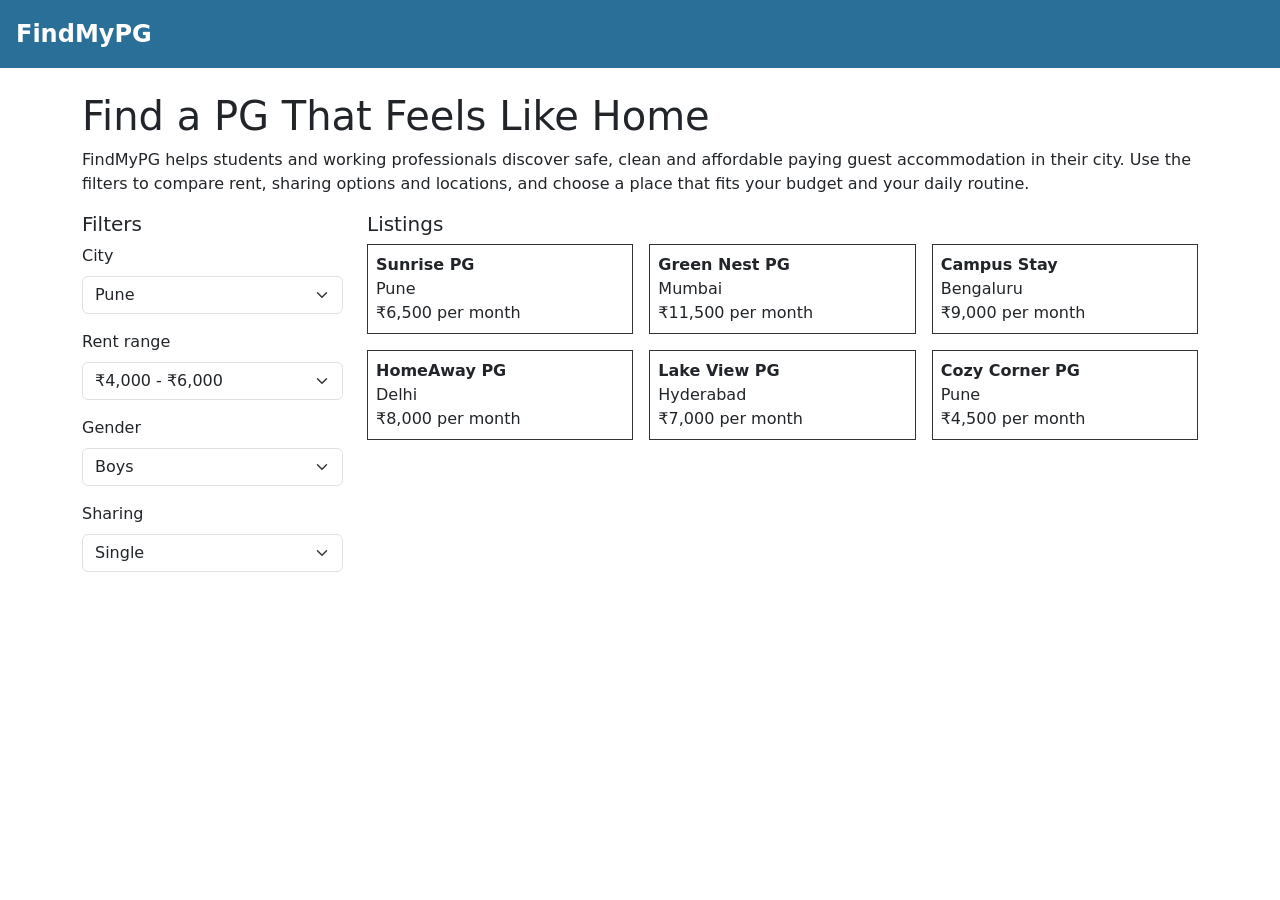
==== index.html @ 66042aa1 "add pg finder page" ====
<!DOCTYPE html>
<html lang="en">
<head>
    <meta charset="UTF-8">
    <meta name="viewport" content="width=device-width, initial-scale=1">
    <title>FindMyPG - PG Finder</title>

    <!-- Bootstrap CSS from CDN -->
    <link rel="stylesheet" href="https://cdn.jsdelivr.net/npm/bootstrap@5.3.3/dist/css/bootstrap.min.css">

    <style>
        /* Full-width band at the top */
        .band {
            background-color: #2a6f97;
            color: white;
            padding: 16px;
        }

        .band-name {
            margin: 0;
            font-size: 24px;
            font-weight: bold;
        }

        /* Listing boxes */
        .listing {
            border: 1px solid #333;
            padding: 8px;
        }
    </style>
</head>
<body>

    <!-- Task 4: full-width band holding the PG name -->
    <div class="container-fluid band">
        <p class="band-name">FindMyPG</p>
    </div>

    <!-- Task 1: container with h1 and paragraph -->
    <div class="container">

        <h1 class="mt-4">Find a PG That Feels Like Home</h1>
        <p>
            FindMyPG helps students and working professionals discover safe,
            clean and affordable paying guest accommodation in their city. Use
            the filters to compare rent, sharing options and locations, and
            choose a place that fits your budget and your daily routine.
        </p>

        <!-- Task 2: row with two columns -->
        <div class="row">

            <!-- Filter column -->
            <div class="col-md-3">
                <h2 class="h5">Filters</h2>

                <label for="city" class="form-label">City</label>
                <select id="city" class="form-select mb-3">
                    <option>Pune</option>
                    <option>Mumbai</option>
                    <option>Bengaluru</option>
                    <option>Delhi</option>
                    <option>Hyderabad</option>
                </select>

                <label for="rent" class="form-label">Rent range</label>
                <select id="rent" class="form-select mb-3">
                    <option>₹4,000 - ₹6,000</option>
                    <option>₹6,000 - ₹9,000</option>
                    <option>₹9,000 - ₹12,000</option>
                </select>

                <label for="gender" class="form-label">Gender</label>
                <select id="gender" class="form-select mb-3">
                    <option>Boys</option>
                    <option>Girls</option>
                    <option>Any</option>
                </select>

                <label for="sharing" class="form-label">Sharing</label>
                <select id="sharing" class="form-select mb-3">
                    <option>Single</option>
                    <option>Double</option>
                    <option>Triple</option>
                </select>
            </div>

            <!-- Listings column -->
            <div class="col-md-9">
                <h2 class="h5">Listings</h2>

                <!-- Task 3: nested row of six listing boxes -->
                <div class="row g-3">

                    <div class="col-12 col-sm-6 col-lg-4">
                        <div class="listing">
                            <strong>Sunrise PG</strong><br>
                            Pune<br>
                            ₹6,500 per month
                        </div>
                    </div>

                    <div class="col-12 col-sm-6 col-lg-4">
                        <div class="listing">
                            <strong>Green Nest PG</strong><br>
                            Mumbai<br>
                            ₹11,500 per month
                        </div>
                    </div>

                    <div class="col-12 col-sm-6 col-lg-4">
                        <div class="listing">
                            <strong>Campus Stay</strong><br>
                            Bengaluru<br>
                            ₹9,000 per month
                        </div>
                    </div>

                    <div class="col-12 col-sm-6 col-lg-4">
                        <div class="listing">
                            <strong>HomeAway PG</strong><br>
                            Delhi<br>
                            ₹8,000 per month
                        </div>
                    </div>

                    <div class="col-12 col-sm-6 col-lg-4">
                        <div class="listing">
                            <strong>Lake View PG</strong><br>
                            Hyderabad<br>
                            ₹7,000 per month
                        </div>
                    </div>

                    <div class="col-12 col-sm-6 col-lg-4">
                        <div class="listing">
                            <strong>Cozy Corner PG</strong><br>
                            Pune<br>
                            ₹4,500 per month
                        </div>
                    </div>

                </div>
            </div>

        </div>
    </div>

</body>
</html>
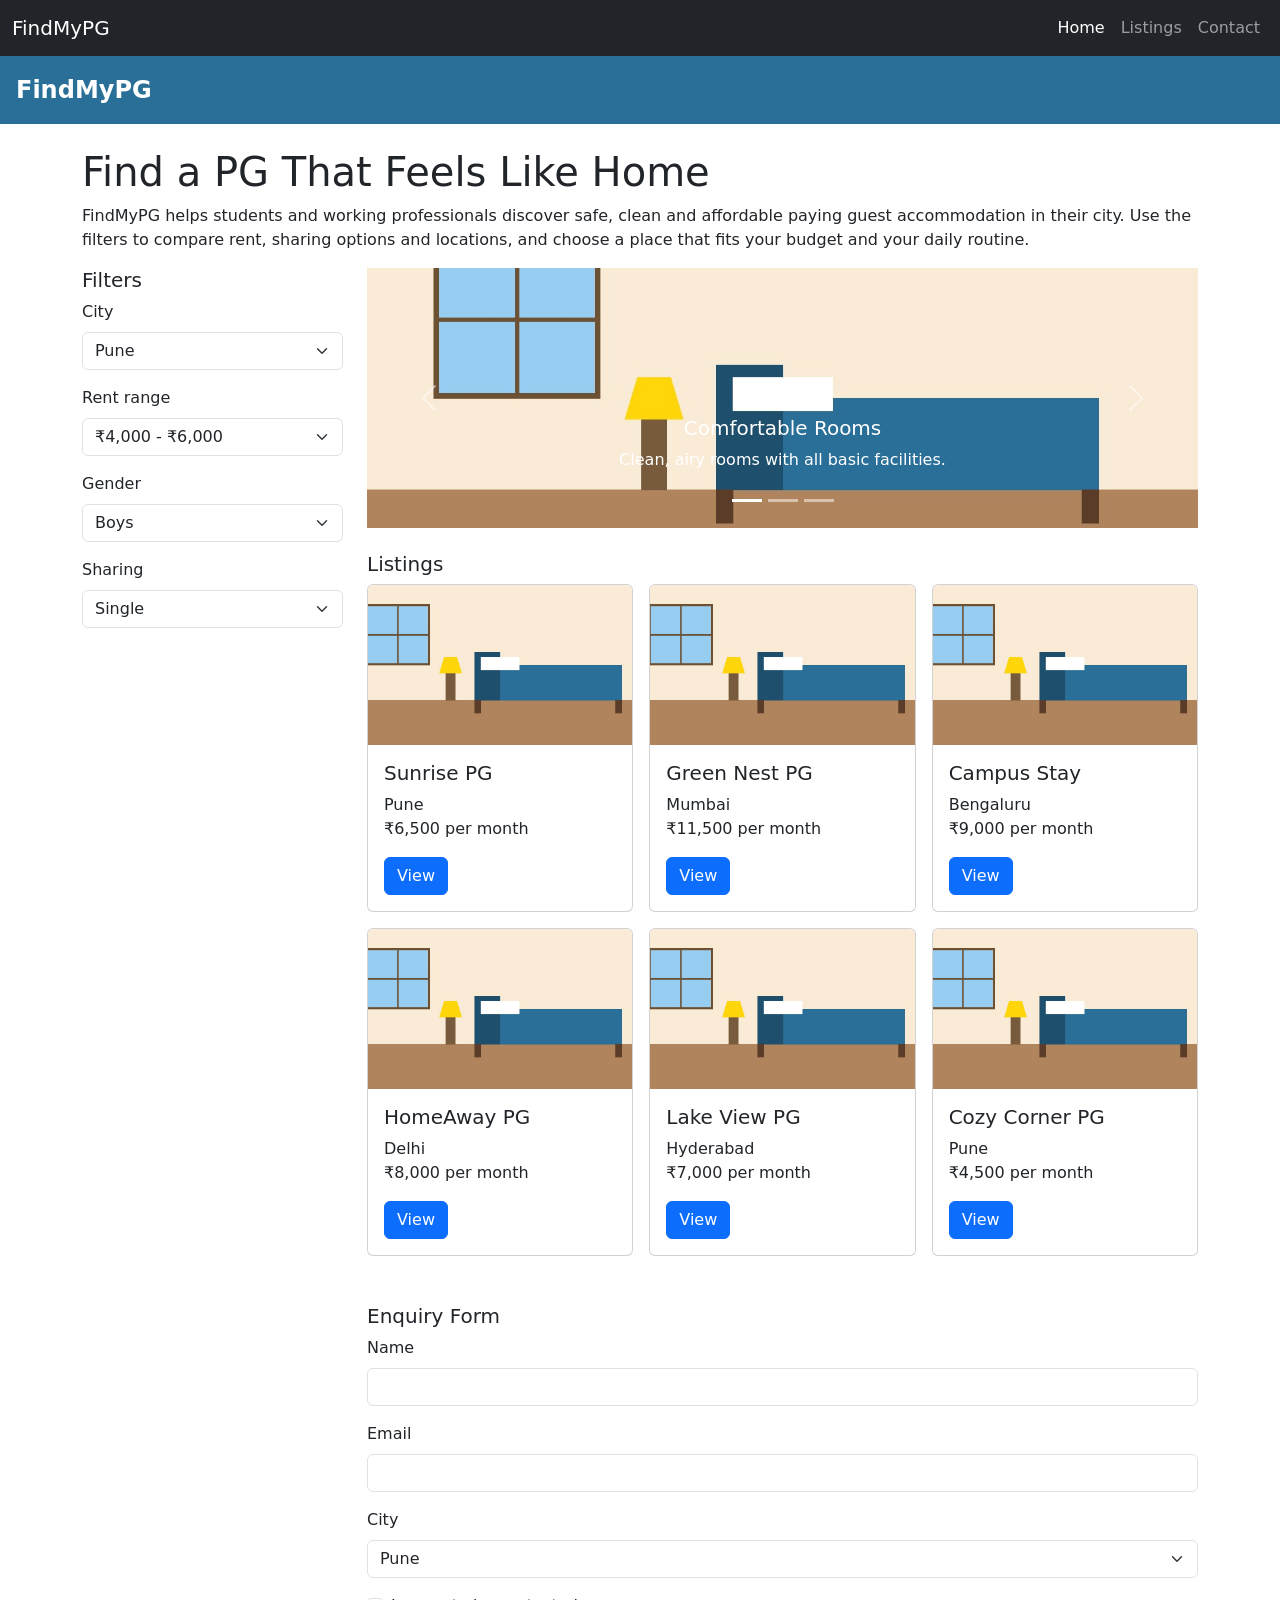
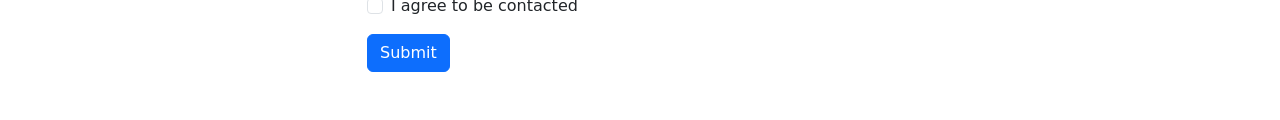
==== commit e43f8b6d: "Add navbar, cards, carousel and form" ====
--- a/index.html
+++ b/index.html
@@ -22,21 +22,55 @@
             font-weight: bold;
         }
 
-        /* Listing boxes */
-        .listing {
-            border: 1px solid #333;
-            padding: 8px;
+        /* Card photo: same height for all cards (no widths set) */
+        .card-img-top {
+            height: 160px;
+            object-fit: cover;
+        }
+
+        /* Carousel photo: same height for all slides (no widths set) */
+        .carousel-item img {
+            height: 260px;
+            object-fit: cover;
         }
     </style>
 </head>
 <body>
 
-    <!-- Task 4: full-width band holding the PG name -->
+    <!-- Task 1: Navbar (collapses below the lg breakpoint) -->
+    <nav class="navbar navbar-expand-lg navbar-dark bg-dark">
+        <div class="container-fluid">
+            <a class="navbar-brand" href="#">FindMyPG</a>
+
+            <button class="navbar-toggler" type="button"
+                    data-bs-toggle="collapse" data-bs-target="#mainNav"
+                    aria-controls="mainNav" aria-expanded="false"
+                    aria-label="Toggle navigation">
+                <span class="navbar-toggler-icon"></span>
+            </button>
+
+            <div class="collapse navbar-collapse" id="mainNav">
+                <ul class="navbar-nav ms-auto">
+                    <li class="nav-item">
+                        <a class="nav-link active" href="#">Home</a>
+                    </li>
+                    <li class="nav-item">
+                        <a class="nav-link" href="#listings">Listings</a>
+                    </li>
+                    <li class="nav-item">
+                        <a class="nav-link" href="#enquiry">Contact</a>
+                    </li>
+                </ul>
+            </div>
+        </div>
+    </nav>
+
+    <!-- Full-width band holding the PG name -->
     <div class="container-fluid band">
         <p class="band-name">FindMyPG</p>
     </div>
 
-    <!-- Task 1: container with h1 and paragraph -->
+    <!-- Container with h1 and paragraph -->
     <div class="container">
 
         <h1 class="mt-4">Find a PG That Feels Like Home</h1>
@@ -47,7 +81,6 @@
             choose a place that fits your budget and your daily routine.
         </p>
 
-        <!-- Task 2: row with two columns -->
         <div class="row">
 
             <!-- Filter column -->
@@ -86,65 +119,174 @@
             </div>
 
             <!-- Listings column -->
-            <div class="col-md-9">
+            <div class="col-md-9" id="listings">
+
+                <!-- Task 3: Carousel (3 slides, exactly one active) -->
+                <div id="pgCarousel" class="carousel slide mb-4" data-bs-ride="carousel">
+
+                    <div class="carousel-indicators">
+                        <button type="button" data-bs-target="#pgCarousel"
+                                data-bs-slide-to="0" class="active"
+                                aria-current="true" aria-label="Slide 1"></button>
+                        <button type="button" data-bs-target="#pgCarousel"
+                                data-bs-slide-to="1" aria-label="Slide 2"></button>
+                        <button type="button" data-bs-target="#pgCarousel"
+                                data-bs-slide-to="2" aria-label="Slide 3"></button>
+                    </div>
+
+                    <div class="carousel-inner">
+                        <div class="carousel-item active">
+                            <img src="slide1.jpg" class="d-block w-100" alt="Comfortable PG room">
+                            <div class="carousel-caption">
+                                <h5>Comfortable Rooms</h5>
+                                <p>Clean, airy rooms with all basic facilities.</p>
+                            </div>
+                        </div>
+
+                        <div class="carousel-item">
+                            <img src="slide2.jpg" class="d-block w-100" alt="Homely food">
+                            <div class="carousel-caption">
+                                <h5>Homely Food</h5>
+                                <p>Tasty meals served fresh every day.</p>
+                            </div>
+                        </div>
+
+                        <div class="carousel-item">
+                            <img src="slide3.jpg" class="d-block w-100" alt="PG near college">
+                            <div class="carousel-caption">
+                                <h5>Close to Colleges and Offices</h5>
+                                <p>Save time on your daily travel.</p>
+                            </div>
+                        </div>
+                    </div>
+
+                    <button class="carousel-control-prev" type="button"
+                            data-bs-target="#pgCarousel" data-bs-slide="prev">
+                        <span class="carousel-control-prev-icon" aria-hidden="true"></span>
+                        <span class="visually-hidden">Previous</span>
+                    </button>
+                    <button class="carousel-control-next" type="button"
+                            data-bs-target="#pgCarousel" data-bs-slide="next">
+                        <span class="carousel-control-next-icon" aria-hidden="true"></span>
+                        <span class="visually-hidden">Next</span>
+                    </button>
+                </div>
+
                 <h2 class="h5">Listings</h2>
 
-                <!-- Task 3: nested row of six listing boxes -->
+                <!-- Task 2: six cards in the same 1 / 2 / 3 per row grid -->
                 <div class="row g-3">
 
                     <div class="col-12 col-sm-6 col-lg-4">
-                        <div class="listing">
-                            <strong>Sunrise PG</strong><br>
-                            Pune<br>
-                            ₹6,500 per month
-                        </div>
-                    </div>
-
-                    <div class="col-12 col-sm-6 col-lg-4">
-                        <div class="listing">
-                            <strong>Green Nest PG</strong><br>
-                            Mumbai<br>
-                            ₹11,500 per month
-                        </div>
-                    </div>
-
-                    <div class="col-12 col-sm-6 col-lg-4">
-                        <div class="listing">
-                            <strong>Campus Stay</strong><br>
-                            Bengaluru<br>
-                            ₹9,000 per month
-                        </div>
-                    </div>
-
-                    <div class="col-12 col-sm-6 col-lg-4">
-                        <div class="listing">
-                            <strong>HomeAway PG</strong><br>
-                            Delhi<br>
-                            ₹8,000 per month
-                        </div>
-                    </div>
-
-                    <div class="col-12 col-sm-6 col-lg-4">
-                        <div class="listing">
-                            <strong>Lake View PG</strong><br>
-                            Hyderabad<br>
-                            ₹7,000 per month
-                        </div>
-                    </div>
-
-                    <div class="col-12 col-sm-6 col-lg-4">
-                        <div class="listing">
-                            <strong>Cozy Corner PG</strong><br>
-                            Pune<br>
-                            ₹4,500 per month
+                        <div class="card h-100">
+                            <img src="room.jpg" class="card-img-top" alt="PG room">
+                            <div class="card-body">
+                                <h5 class="card-title">Sunrise PG</h5>
+                                <p class="card-text">Pune<br>₹6,500 per month</p>
+                                <a href="#" class="btn btn-primary">View</a>
+                            </div>
+                        </div>
+                    </div>
+
+                    <div class="col-12 col-sm-6 col-lg-4">
+                        <div class="card h-100">
+                            <img src="room.jpg" class="card-img-top" alt="PG room">
+                            <div class="card-body">
+                                <h5 class="card-title">Green Nest PG</h5>
+                                <p class="card-text">Mumbai<br>₹11,500 per month</p>
+                                <a href="#" class="btn btn-primary">View</a>
+                            </div>
+                        </div>
+                    </div>
+
+                    <div class="col-12 col-sm-6 col-lg-4">
+                        <div class="card h-100">
+                            <img src="room.jpg" class="card-img-top" alt="PG room">
+                            <div class="card-body">
+                                <h5 class="card-title">Campus Stay</h5>
+                                <p class="card-text">Bengaluru<br>₹9,000 per month</p>
+                                <a href="#" class="btn btn-primary">View</a>
+                            </div>
+                        </div>
+                    </div>
+
+                    <div class="col-12 col-sm-6 col-lg-4">
+                        <div class="card h-100">
+                            <img src="room.jpg" class="card-img-top" alt="PG room">
+                            <div class="card-body">
+                                <h5 class="card-title">HomeAway PG</h5>
+                                <p class="card-text">Delhi<br>₹8,000 per month</p>
+                                <a href="#" class="btn btn-primary">View</a>
+                            </div>
+                        </div>
+                    </div>
+
+                    <div class="col-12 col-sm-6 col-lg-4">
+                        <div class="card h-100">
+                            <img src="room.jpg" class="card-img-top" alt="PG room">
+                            <div class="card-body">
+                                <h5 class="card-title">Lake View PG</h5>
+                                <p class="card-text">Hyderabad<br>₹7,000 per month</p>
+                                <a href="#" class="btn btn-primary">View</a>
+                            </div>
+                        </div>
+                    </div>
+
+                    <div class="col-12 col-sm-6 col-lg-4">
+                        <div class="card h-100">
+                            <img src="room.jpg" class="card-img-top" alt="PG room">
+                            <div class="card-body">
+                                <h5 class="card-title">Cozy Corner PG</h5>
+                                <p class="card-text">Pune<br>₹4,500 per month</p>
+                                <a href="#" class="btn btn-primary">View</a>
+                            </div>
                         </div>
                     </div>
 
                 </div>
+
+                <!-- Task 4: Enquiry form below the cards -->
+                <h2 class="h5 mt-5" id="enquiry">Enquiry Form</h2>
+
+                <form action="" method="get" class="mb-5">
+
+                    <div class="mb-3">
+                        <label for="enq-name" class="form-label">Name</label>
+                        <input type="text" class="form-control" id="enq-name" name="name">
+                    </div>
+
+                    <div class="mb-3">
+                        <label for="enq-email" class="form-label">Email</label>
+                        <input type="email" class="form-control" id="enq-email" name="email" required>
+                    </div>
+
+                    <div class="mb-3">
+                        <label for="enq-city" class="form-label">City</label>
+                        <select class="form-select" id="enq-city" name="city">
+                            <option>Pune</option>
+                            <option>Mumbai</option>
+                            <option>Bengaluru</option>
+                            <option>Delhi</option>
+                        </select>
+                    </div>
+
+                    <div class="form-check mb-3">
+                        <input class="form-check-input" type="checkbox" id="enq-agree" name="agree">
+                        <label class="form-check-label" for="enq-agree">
+                            I agree to be contacted
+                        </label>
+                    </div>
+
+                    <button type="submit" class="btn btn-primary">Submit</button>
+                </form>
+
             </div>
 
         </div>
     </div>
 
+    <!-- Bootstrap JavaScript bundle (needed for navbar toggler and carousel) -->
+    <script src="https://cdn.jsdelivr.net/npm/bootstrap@5.3.3/dist/js/bootstrap.bundle.min.js"></script>
+
 </body>
 </html>
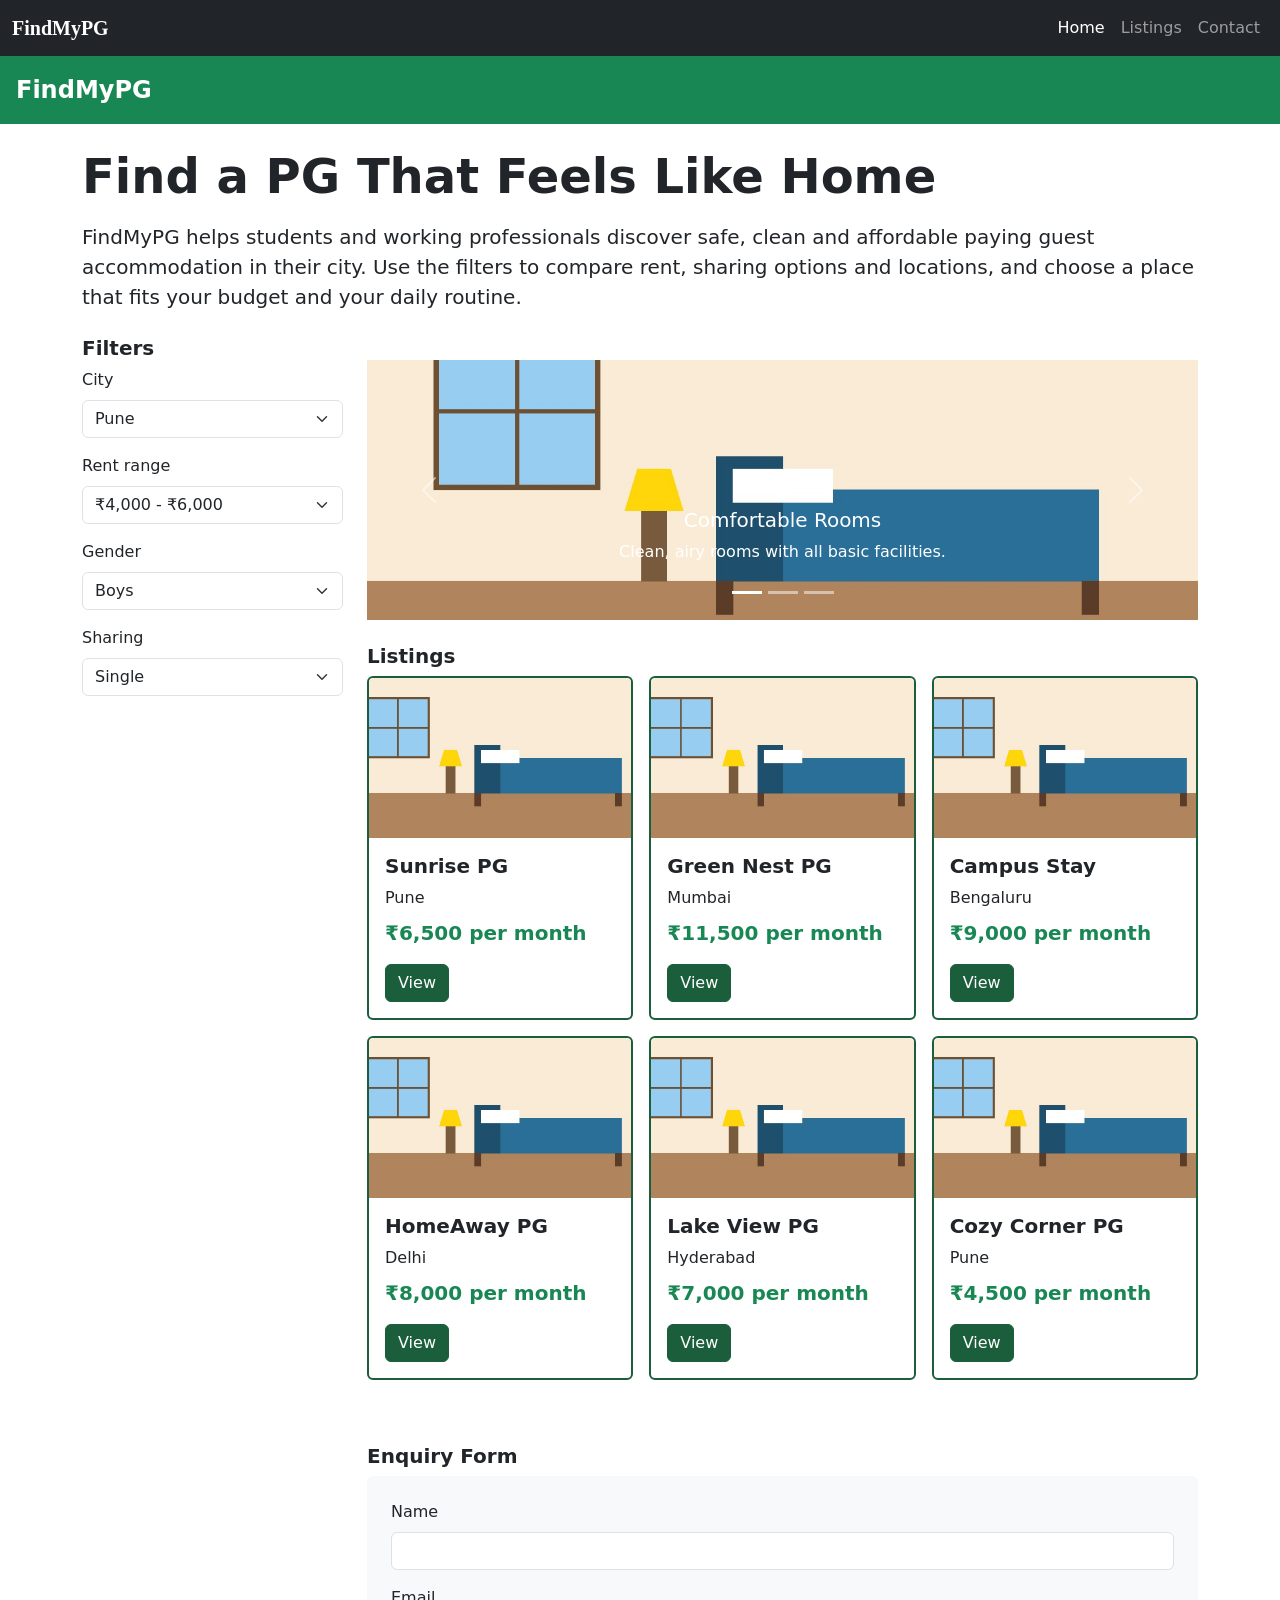
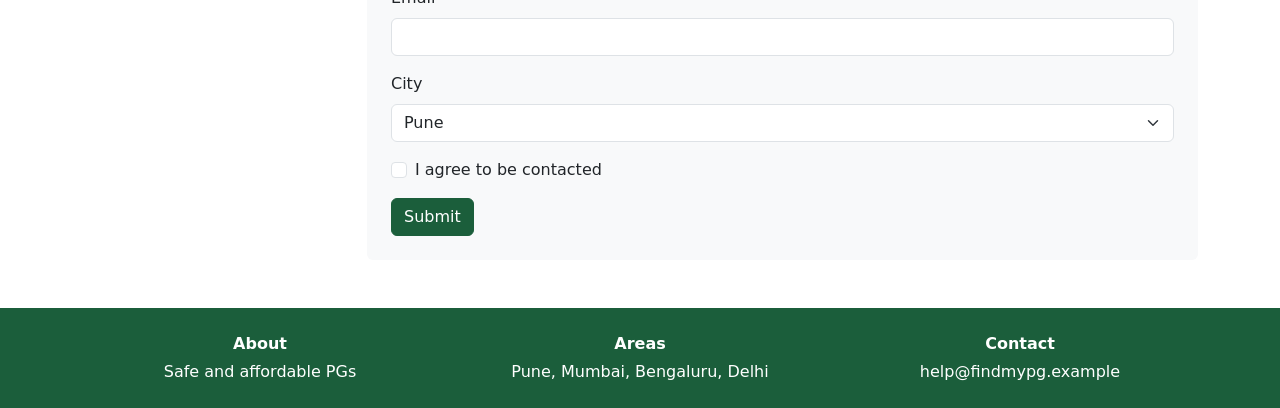
==== commit 5f3af719: "Add Bootstrap utilities and custom theme" ====
--- a/index.html
+++ b/index.html
@@ -8,39 +8,15 @@
     <!-- Bootstrap CSS from CDN -->
     <link rel="stylesheet" href="https://cdn.jsdelivr.net/npm/bootstrap@5.3.3/dist/css/bootstrap.min.css">
 
-    <style>
-        /* Full-width band at the top */
-        .band {
-            background-color: #2a6f97;
-            color: white;
-            padding: 16px;
-        }
-
-        .band-name {
-            margin: 0;
-            font-size: 24px;
-            font-weight: bold;
-        }
-
-        /* Card photo: same height for all cards (no widths set) */
-        .card-img-top {
-            height: 160px;
-            object-fit: cover;
-        }
-
-        /* Carousel photo: same height for all slides (no widths set) */
-        .carousel-item img {
-            height: 260px;
-            object-fit: cover;
-        }
-    </style>
+    <!-- Our own overrides: must come AFTER Bootstrap -->
+    <link rel="stylesheet" href="custom.css">
 </head>
 <body>
 
-    <!-- Task 1: Navbar (collapses below the lg breakpoint) -->
+    <!-- Navbar (dark background, collapses below lg) -->
     <nav class="navbar navbar-expand-lg navbar-dark bg-dark">
         <div class="container-fluid">
-            <a class="navbar-brand" href="#">FindMyPG</a>
+            <a class="navbar-brand fw-bold" href="#">FindMyPG</a>
 
             <button class="navbar-toggler" type="button"
                     data-bs-toggle="collapse" data-bs-target="#mainNav"
@@ -66,15 +42,15 @@
     </nav>
 
     <!-- Full-width band holding the PG name -->
-    <div class="container-fluid band">
-        <p class="band-name">FindMyPG</p>
+    <div class="container-fluid bg-success text-white p-3">
+        <p class="fs-4 fw-bold mb-0">FindMyPG</p>
     </div>
 
     <!-- Container with h1 and paragraph -->
     <div class="container">
 
-        <h1 class="mt-4">Find a PG That Feels Like Home</h1>
-        <p>
+        <h1 class="display-5 fw-bold text-dark mt-4 mb-3">Find a PG That Feels Like Home</h1>
+        <p class="lead mb-4">
             FindMyPG helps students and working professionals discover safe,
             clean and affordable paying guest accommodation in their city. Use
             the filters to compare rent, sharing options and locations, and
@@ -85,7 +61,7 @@
 
             <!-- Filter column -->
             <div class="col-md-3">
-                <h2 class="h5">Filters</h2>
+                <h2 class="h5 fw-bold">Filters</h2>
 
                 <label for="city" class="form-label">City</label>
                 <select id="city" class="form-select mb-3">
@@ -118,10 +94,10 @@
                 </select>
             </div>
 
-            <!-- Listings column -->
-            <div class="col-md-9" id="listings">
-
-                <!-- Task 3: Carousel (3 slides, exactly one active) -->
+            <!-- Listings column (vertical padding with py-4) -->
+            <div class="col-md-9 py-4" id="listings">
+
+                <!-- Carousel (bottom margin with mb-4) -->
                 <div id="pgCarousel" class="carousel slide mb-4" data-bs-ride="carousel">
 
                     <div class="carousel-indicators">
@@ -172,119 +148,151 @@
                     </button>
                 </div>
 
-                <h2 class="h5">Listings</h2>
-
-                <!-- Task 2: six cards in the same 1 / 2 / 3 per row grid -->
-                <div class="row g-3">
-
-                    <div class="col-12 col-sm-6 col-lg-4">
-                        <div class="card h-100">
-                            <img src="room.jpg" class="card-img-top" alt="PG room">
-                            <div class="card-body">
-                                <h5 class="card-title">Sunrise PG</h5>
-                                <p class="card-text">Pune<br>₹6,500 per month</p>
-                                <a href="#" class="btn btn-primary">View</a>
-                            </div>
-                        </div>
-                    </div>
-
-                    <div class="col-12 col-sm-6 col-lg-4">
-                        <div class="card h-100">
-                            <img src="room.jpg" class="card-img-top" alt="PG room">
-                            <div class="card-body">
-                                <h5 class="card-title">Green Nest PG</h5>
-                                <p class="card-text">Mumbai<br>₹11,500 per month</p>
-                                <a href="#" class="btn btn-primary">View</a>
-                            </div>
-                        </div>
-                    </div>
-
-                    <div class="col-12 col-sm-6 col-lg-4">
-                        <div class="card h-100">
-                            <img src="room.jpg" class="card-img-top" alt="PG room">
-                            <div class="card-body">
-                                <h5 class="card-title">Campus Stay</h5>
-                                <p class="card-text">Bengaluru<br>₹9,000 per month</p>
-                                <a href="#" class="btn btn-primary">View</a>
-                            </div>
-                        </div>
-                    </div>
-
-                    <div class="col-12 col-sm-6 col-lg-4">
-                        <div class="card h-100">
-                            <img src="room.jpg" class="card-img-top" alt="PG room">
-                            <div class="card-body">
-                                <h5 class="card-title">HomeAway PG</h5>
-                                <p class="card-text">Delhi<br>₹8,000 per month</p>
-                                <a href="#" class="btn btn-primary">View</a>
-                            </div>
-                        </div>
-                    </div>
-
-                    <div class="col-12 col-sm-6 col-lg-4">
-                        <div class="card h-100">
-                            <img src="room.jpg" class="card-img-top" alt="PG room">
-                            <div class="card-body">
-                                <h5 class="card-title">Lake View PG</h5>
-                                <p class="card-text">Hyderabad<br>₹7,000 per month</p>
-                                <a href="#" class="btn btn-primary">View</a>
-                            </div>
-                        </div>
-                    </div>
-
-                    <div class="col-12 col-sm-6 col-lg-4">
-                        <div class="card h-100">
-                            <img src="room.jpg" class="card-img-top" alt="PG room">
-                            <div class="card-body">
-                                <h5 class="card-title">Cozy Corner PG</h5>
-                                <p class="card-text">Pune<br>₹4,500 per month</p>
-                                <a href="#" class="btn btn-primary">View</a>
-                            </div>
-                        </div>
-                    </div>
-
-                </div>
-
-                <!-- Task 4: Enquiry form below the cards -->
-                <h2 class="h5 mt-5" id="enquiry">Enquiry Form</h2>
-
-                <form action="" method="get" class="mb-5">
-
-                    <div class="mb-3">
-                        <label for="enq-name" class="form-label">Name</label>
-                        <input type="text" class="form-control" id="enq-name" name="name">
-                    </div>
-
-                    <div class="mb-3">
-                        <label for="enq-email" class="form-label">Email</label>
-                        <input type="email" class="form-control" id="enq-email" name="email" required>
-                    </div>
-
-                    <div class="mb-3">
-                        <label for="enq-city" class="form-label">City</label>
-                        <select class="form-select" id="enq-city" name="city">
-                            <option>Pune</option>
-                            <option>Mumbai</option>
-                            <option>Bengaluru</option>
-                            <option>Delhi</option>
-                        </select>
-                    </div>
-
-                    <div class="form-check mb-3">
-                        <input class="form-check-input" type="checkbox" id="enq-agree" name="agree">
-                        <label class="form-check-label" for="enq-agree">
-                            I agree to be contacted
-                        </label>
-                    </div>
-
-                    <button type="submit" class="btn btn-primary">Submit</button>
-                </form>
+                <h2 class="h5 fw-bold">Listings</h2>
+
+                <!-- Six cards: 1 / 2 / 3 per row, each card has a bottom margin (mb-3) -->
+                <div class="row gx-3">
+
+                    <div class="col-12 col-sm-6 col-lg-4">
+                        <div class="card mb-3">
+                            <img src="room.jpg" class="card-img-top" alt="PG room">
+                            <div class="card-body">
+                                <h5 class="card-title fs-5 fw-bold">Sunrise PG</h5>
+                                <p class="card-text mb-2">Pune</p>
+                                <p class="text-success fw-bold fs-5">₹6,500 per month</p>
+                                <a href="#" class="btn btn-primary">View</a>
+                            </div>
+                        </div>
+                    </div>
+
+                    <div class="col-12 col-sm-6 col-lg-4">
+                        <div class="card mb-3">
+                            <img src="room.jpg" class="card-img-top" alt="PG room">
+                            <div class="card-body">
+                                <h5 class="card-title fs-5 fw-bold">Green Nest PG</h5>
+                                <p class="card-text mb-2">Mumbai</p>
+                                <p class="text-success fw-bold fs-5">₹11,500 per month</p>
+                                <a href="#" class="btn btn-primary">View</a>
+                            </div>
+                        </div>
+                    </div>
+
+                    <div class="col-12 col-sm-6 col-lg-4">
+                        <div class="card mb-3">
+                            <img src="room.jpg" class="card-img-top" alt="PG room">
+                            <div class="card-body">
+                                <h5 class="card-title fs-5 fw-bold">Campus Stay</h5>
+                                <p class="card-text mb-2">Bengaluru</p>
+                                <p class="text-success fw-bold fs-5">₹9,000 per month</p>
+                                <a href="#" class="btn btn-primary">View</a>
+                            </div>
+                        </div>
+                    </div>
+
+                    <div class="col-12 col-sm-6 col-lg-4">
+                        <div class="card mb-3">
+                            <img src="room.jpg" class="card-img-top" alt="PG room">
+                            <div class="card-body">
+                                <h5 class="card-title fs-5 fw-bold">HomeAway PG</h5>
+                                <p class="card-text mb-2">Delhi</p>
+                                <p class="text-success fw-bold fs-5">₹8,000 per month</p>
+                                <a href="#" class="btn btn-primary">View</a>
+                            </div>
+                        </div>
+                    </div>
+
+                    <div class="col-12 col-sm-6 col-lg-4">
+                        <div class="card mb-3">
+                            <img src="room.jpg" class="card-img-top" alt="PG room">
+                            <div class="card-body">
+                                <h5 class="card-title fs-5 fw-bold">Lake View PG</h5>
+                                <p class="card-text mb-2">Hyderabad</p>
+                                <p class="text-success fw-bold fs-5">₹7,000 per month</p>
+                                <a href="#" class="btn btn-primary">View</a>
+                            </div>
+                        </div>
+                    </div>
+
+                    <div class="col-12 col-sm-6 col-lg-4">
+                        <div class="card mb-3">
+                            <img src="room.jpg" class="card-img-top" alt="PG room">
+                            <div class="card-body">
+                                <h5 class="card-title fs-5 fw-bold">Cozy Corner PG</h5>
+                                <p class="card-text mb-2">Pune</p>
+                                <p class="text-success fw-bold fs-5">₹4,500 per month</p>
+                                <a href="#" class="btn btn-primary">View</a>
+                            </div>
+                        </div>
+                    </div>
+
+                </div>
+
+                <!-- Enquiry form container (padding on all sides with p-4) -->
+                <h2 class="h5 fw-bold mt-5" id="enquiry">Enquiry Form</h2>
+
+                <div class="p-4 bg-light rounded">
+                    <form action="" method="get">
+
+                        <div class="mb-3">
+                            <label for="enq-name" class="form-label">Name</label>
+                            <input type="text" class="form-control" id="enq-name" name="name">
+                        </div>
+
+                        <div class="mb-3">
+                            <label for="enq-email" class="form-label">Email</label>
+                            <input type="email" class="form-control" id="enq-email" name="email" required>
+                        </div>
+
+                        <div class="mb-3">
+                            <label for="enq-city" class="form-label">City</label>
+                            <select class="form-select" id="enq-city" name="city">
+                                <option>Pune</option>
+                                <option>Mumbai</option>
+                                <option>Bengaluru</option>
+                                <option>Delhi</option>
+                            </select>
+                        </div>
+
+                        <div class="form-check mb-3">
+                            <input class="form-check-input" type="checkbox" id="enq-agree" name="agree">
+                            <label class="form-check-label" for="enq-agree">
+                                I agree to be contacted
+                            </label>
+                        </div>
+
+                        <button type="submit" class="btn btn-primary">Submit</button>
+                    </form>
+                </div>
 
             </div>
 
         </div>
     </div>
 
+    <!-- Footer: three columns, centred text -->
+    <footer class="site-footer py-4 mt-4">
+        <div class="container">
+            <div class="row gy-3">
+
+                <div class="col-12 col-md-4 text-center">
+                    <p class="fw-bold mb-1">About</p>
+                    <p class="mb-0">Safe and affordable PGs</p>
+                </div>
+
+                <div class="col-12 col-md-4 text-center">
+                    <p class="fw-bold mb-1">Areas</p>
+                    <p class="mb-0">Pune, Mumbai, Bengaluru, Delhi</p>
+                </div>
+
+                <div class="col-12 col-md-4 text-center">
+                    <p class="fw-bold mb-1">Contact</p>
+                    <p class="mb-0">help@findmypg.example</p>
+                </div>
+
+            </div>
+        </div>
+    </footer>
+
     <!-- Bootstrap JavaScript bundle (needed for navbar toggler and carousel) -->
     <script src="https://cdn.jsdelivr.net/npm/bootstrap@5.3.3/dist/js/bootstrap.bundle.min.js"></script>
 
--- a/custom.css
+++ b/custom.css
@@ -0,0 +1,47 @@
+/* custom.css - loaded AFTER Bootstrap, so these rules win.
+   PG brand colour: dark green #1b5e3b (white text on it is easy to read) */
+
+:root {
+    --pg-brand: #1b5e3b;
+    --pg-brand-dark: #14472c;
+}
+
+/* ---------- 1. Primary button in the brand colour ---------- */
+.btn-primary {
+    --bs-btn-bg: var(--pg-brand);
+    --bs-btn-border-color: var(--pg-brand);
+    --bs-btn-hover-bg: var(--pg-brand-dark);
+    --bs-btn-hover-border-color: var(--pg-brand-dark);
+    --bs-btn-active-bg: var(--pg-brand-dark);
+    --bs-btn-active-border-color: var(--pg-brand-dark);
+    --bs-btn-disabled-bg: var(--pg-brand);
+    --bs-btn-disabled-border-color: var(--pg-brand);
+}
+
+/* ---------- 2. Card border colour and width ---------- */
+.card {
+    --bs-card-border-color: var(--pg-brand);
+    --bs-card-border-width: 2px;
+}
+
+/* ---------- 3. Navbar brand font ---------- */
+.navbar-brand {
+    font-family: Georgia, "Times New Roman", serif;
+}
+
+/* ---------- Photo heights (so all images look the same size) ---------- */
+.card-img-top {
+    height: 160px;
+    object-fit: cover;
+}
+
+.carousel-item img {
+    height: 260px;
+    object-fit: cover;
+}
+
+/* ---------- Task 4: footer ---------- */
+.site-footer {
+    background-color: var(--pg-brand);
+    color: #ffffff;
+}
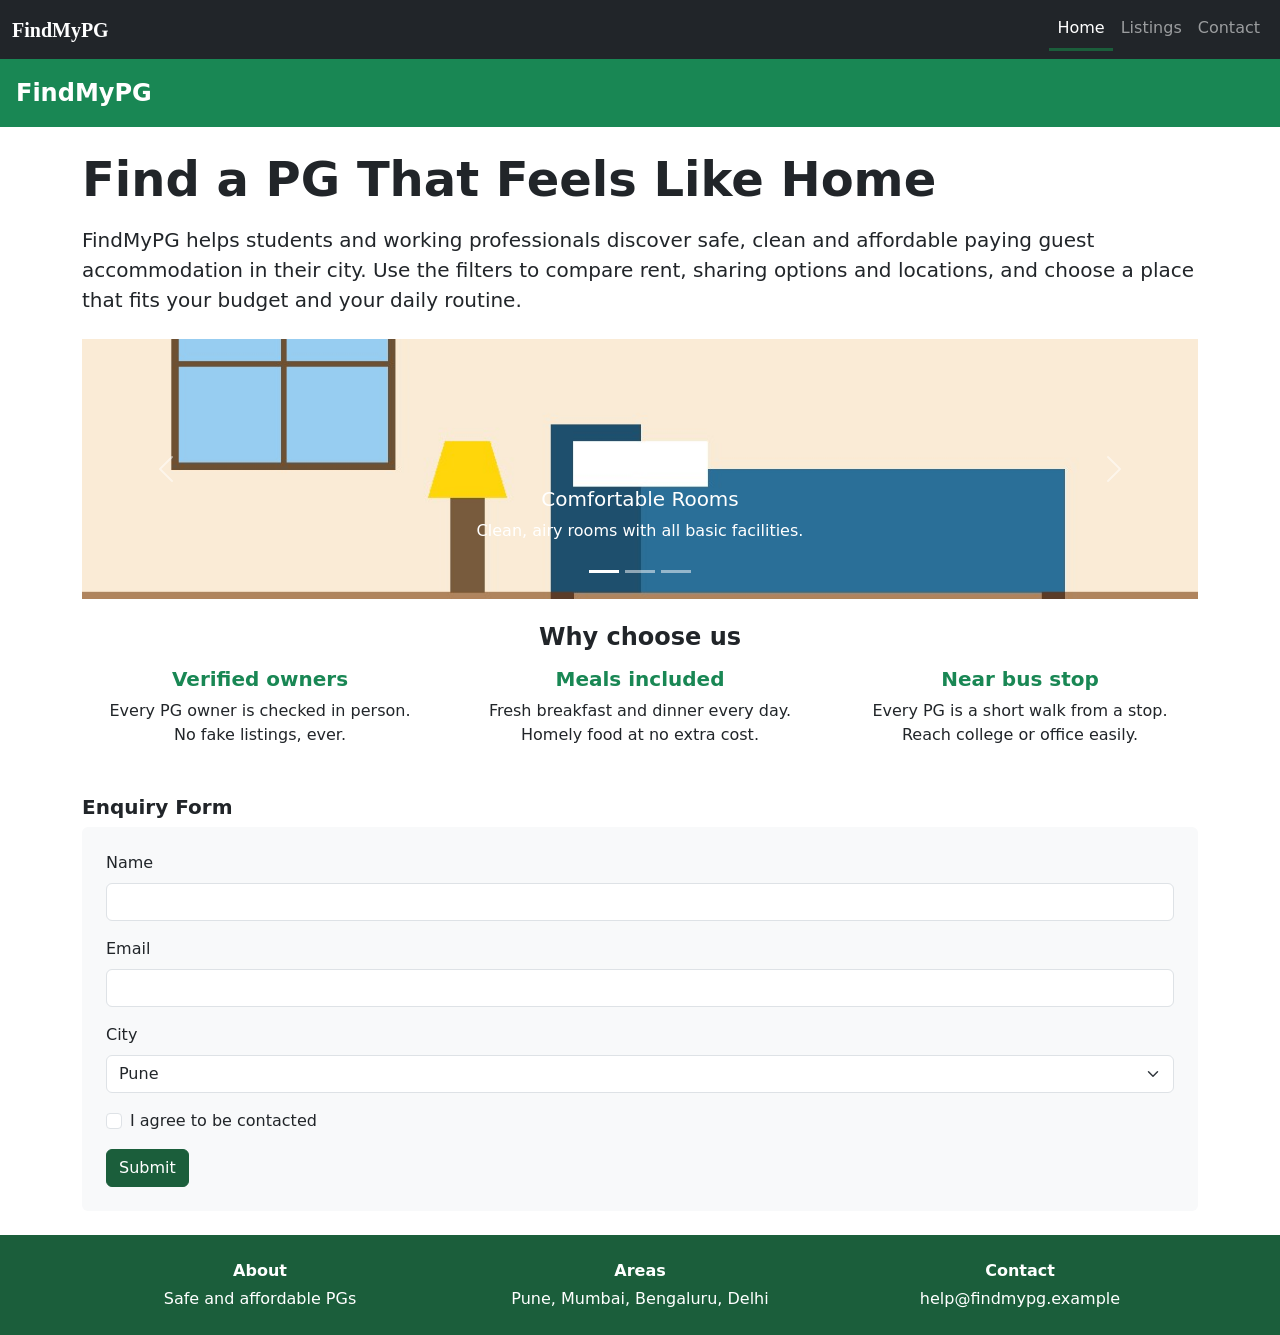
==== commit 1492b5a6: "add custom.css ,listings.html" ====
--- a/index.html
+++ b/index.html
@@ -16,7 +16,7 @@
     <!-- Navbar (dark background, collapses below lg) -->
     <nav class="navbar navbar-expand-lg navbar-dark bg-dark">
         <div class="container-fluid">
-            <a class="navbar-brand fw-bold" href="#">FindMyPG</a>
+            <a class="navbar-brand fw-bold" href="index.html">FindMyPG</a>
 
             <button class="navbar-toggler" type="button"
                     data-bs-toggle="collapse" data-bs-target="#mainNav"
@@ -28,13 +28,13 @@
             <div class="collapse navbar-collapse" id="mainNav">
                 <ul class="navbar-nav ms-auto">
                     <li class="nav-item">
-                        <a class="nav-link active" href="#">Home</a>
+                        <a class="nav-link active" aria-current="page" href="index.html">Home</a>
                     </li>
                     <li class="nav-item">
-                        <a class="nav-link" href="#listings">Listings</a>
+                        <a class="nav-link" href="listings.html">Listings</a>
                     </li>
                     <li class="nav-item">
-                        <a class="nav-link" href="#enquiry">Contact</a>
+                        <a class="nav-link" href="index.html#enquiry">Contact</a>
                     </li>
                 </ul>
             </div>
@@ -57,216 +57,116 @@
             choose a place that fits your budget and your daily routine.
         </p>
 
-        <div class="row">
-
-            <!-- Filter column -->
-            <div class="col-md-3">
-                <h2 class="h5 fw-bold">Filters</h2>
-
-                <label for="city" class="form-label">City</label>
-                <select id="city" class="form-select mb-3">
-                    <option>Pune</option>
-                    <option>Mumbai</option>
-                    <option>Bengaluru</option>
-                    <option>Delhi</option>
-                    <option>Hyderabad</option>
-                </select>
-
-                <label for="rent" class="form-label">Rent range</label>
-                <select id="rent" class="form-select mb-3">
-                    <option>₹4,000 - ₹6,000</option>
-                    <option>₹6,000 - ₹9,000</option>
-                    <option>₹9,000 - ₹12,000</option>
-                </select>
-
-                <label for="gender" class="form-label">Gender</label>
-                <select id="gender" class="form-select mb-3">
-                    <option>Boys</option>
-                    <option>Girls</option>
-                    <option>Any</option>
-                </select>
-
-                <label for="sharing" class="form-label">Sharing</label>
-                <select id="sharing" class="form-select mb-3">
-                    <option>Single</option>
-                    <option>Double</option>
-                    <option>Triple</option>
-                </select>
-            </div>
-
-            <!-- Listings column (vertical padding with py-4) -->
-            <div class="col-md-9 py-4" id="listings">
-
-                <!-- Carousel (bottom margin with mb-4) -->
-                <div id="pgCarousel" class="carousel slide mb-4" data-bs-ride="carousel">
-
-                    <div class="carousel-indicators">
-                        <button type="button" data-bs-target="#pgCarousel"
-                                data-bs-slide-to="0" class="active"
-                                aria-current="true" aria-label="Slide 1"></button>
-                        <button type="button" data-bs-target="#pgCarousel"
-                                data-bs-slide-to="1" aria-label="Slide 2"></button>
-                        <button type="button" data-bs-target="#pgCarousel"
-                                data-bs-slide-to="2" aria-label="Slide 3"></button>
+        <!-- Carousel (bottom margin with mb-4) -->
+        <div id="pgCarousel" class="carousel slide mb-4" data-bs-ride="carousel">
+
+            <div class="carousel-indicators">
+                <button type="button" data-bs-target="#pgCarousel"
+                        data-bs-slide-to="0" class="active"
+                        aria-current="true" aria-label="Slide 1"></button>
+                <button type="button" data-bs-target="#pgCarousel"
+                        data-bs-slide-to="1" aria-label="Slide 2"></button>
+                <button type="button" data-bs-target="#pgCarousel"
+                        data-bs-slide-to="2" aria-label="Slide 3"></button>
+            </div>
+
+            <div class="carousel-inner">
+                <div class="carousel-item active">
+                    <img src="slide1.jpg" class="d-block w-100" alt="Comfortable PG room">
+                    <div class="carousel-caption">
+                        <h5>Comfortable Rooms</h5>
+                        <p>Clean, airy rooms with all basic facilities.</p>
                     </div>
-
-                    <div class="carousel-inner">
-                        <div class="carousel-item active">
-                            <img src="slide1.jpg" class="d-block w-100" alt="Comfortable PG room">
-                            <div class="carousel-caption">
-                                <h5>Comfortable Rooms</h5>
-                                <p>Clean, airy rooms with all basic facilities.</p>
-                            </div>
-                        </div>
-
-                        <div class="carousel-item">
-                            <img src="slide2.jpg" class="d-block w-100" alt="Homely food">
-                            <div class="carousel-caption">
-                                <h5>Homely Food</h5>
-                                <p>Tasty meals served fresh every day.</p>
-                            </div>
-                        </div>
-
-                        <div class="carousel-item">
-                            <img src="slide3.jpg" class="d-block w-100" alt="PG near college">
-                            <div class="carousel-caption">
-                                <h5>Close to Colleges and Offices</h5>
-                                <p>Save time on your daily travel.</p>
-                            </div>
-                        </div>
+                </div>
+
+                <div class="carousel-item">
+                    <img src="slide2.jpg" class="d-block w-100" alt="Homely food">
+                    <div class="carousel-caption">
+                        <h5>Homely Food</h5>
+                        <p>Tasty meals served fresh every day.</p>
                     </div>
-
-                    <button class="carousel-control-prev" type="button"
-                            data-bs-target="#pgCarousel" data-bs-slide="prev">
-                        <span class="carousel-control-prev-icon" aria-hidden="true"></span>
-                        <span class="visually-hidden">Previous</span>
-                    </button>
-                    <button class="carousel-control-next" type="button"
-                            data-bs-target="#pgCarousel" data-bs-slide="next">
-                        <span class="carousel-control-next-icon" aria-hidden="true"></span>
-                        <span class="visually-hidden">Next</span>
-                    </button>
-                </div>
-
-                <h2 class="h5 fw-bold">Listings</h2>
-
-                <!-- Six cards: 1 / 2 / 3 per row, each card has a bottom margin (mb-3) -->
-                <div class="row gx-3">
-
-                    <div class="col-12 col-sm-6 col-lg-4">
-                        <div class="card mb-3">
-                            <img src="room.jpg" class="card-img-top" alt="PG room">
-                            <div class="card-body">
-                                <h5 class="card-title fs-5 fw-bold">Sunrise PG</h5>
-                                <p class="card-text mb-2">Pune</p>
-                                <p class="text-success fw-bold fs-5">₹6,500 per month</p>
-                                <a href="#" class="btn btn-primary">View</a>
-                            </div>
-                        </div>
+                </div>
+
+                <div class="carousel-item">
+                    <img src="slide3.jpg" class="d-block w-100" alt="PG near college">
+                    <div class="carousel-caption">
+                        <h5>Close to Colleges and Offices</h5>
+                        <p>Save time on your daily travel.</p>
                     </div>
-
-                    <div class="col-12 col-sm-6 col-lg-4">
-                        <div class="card mb-3">
-                            <img src="room.jpg" class="card-img-top" alt="PG room">
-                            <div class="card-body">
-                                <h5 class="card-title fs-5 fw-bold">Green Nest PG</h5>
-                                <p class="card-text mb-2">Mumbai</p>
-                                <p class="text-success fw-bold fs-5">₹11,500 per month</p>
-                                <a href="#" class="btn btn-primary">View</a>
-                            </div>
-                        </div>
-                    </div>
-
-                    <div class="col-12 col-sm-6 col-lg-4">
-                        <div class="card mb-3">
-                            <img src="room.jpg" class="card-img-top" alt="PG room">
-                            <div class="card-body">
-                                <h5 class="card-title fs-5 fw-bold">Campus Stay</h5>
-                                <p class="card-text mb-2">Bengaluru</p>
-                                <p class="text-success fw-bold fs-5">₹9,000 per month</p>
-                                <a href="#" class="btn btn-primary">View</a>
-                            </div>
-                        </div>
-                    </div>
-
-                    <div class="col-12 col-sm-6 col-lg-4">
-                        <div class="card mb-3">
-                            <img src="room.jpg" class="card-img-top" alt="PG room">
-                            <div class="card-body">
-                                <h5 class="card-title fs-5 fw-bold">HomeAway PG</h5>
-                                <p class="card-text mb-2">Delhi</p>
-                                <p class="text-success fw-bold fs-5">₹8,000 per month</p>
-                                <a href="#" class="btn btn-primary">View</a>
-                            </div>
-                        </div>
-                    </div>
-
-                    <div class="col-12 col-sm-6 col-lg-4">
-                        <div class="card mb-3">
-                            <img src="room.jpg" class="card-img-top" alt="PG room">
-                            <div class="card-body">
-                                <h5 class="card-title fs-5 fw-bold">Lake View PG</h5>
-                                <p class="card-text mb-2">Hyderabad</p>
-                                <p class="text-success fw-bold fs-5">₹7,000 per month</p>
-                                <a href="#" class="btn btn-primary">View</a>
-                            </div>
-                        </div>
-                    </div>
-
-                    <div class="col-12 col-sm-6 col-lg-4">
-                        <div class="card mb-3">
-                            <img src="room.jpg" class="card-img-top" alt="PG room">
-                            <div class="card-body">
-                                <h5 class="card-title fs-5 fw-bold">Cozy Corner PG</h5>
-                                <p class="card-text mb-2">Pune</p>
-                                <p class="text-success fw-bold fs-5">₹4,500 per month</p>
-                                <a href="#" class="btn btn-primary">View</a>
-                            </div>
-                        </div>
-                    </div>
-
-                </div>
-
-                <!-- Enquiry form container (padding on all sides with p-4) -->
-                <h2 class="h5 fw-bold mt-5" id="enquiry">Enquiry Form</h2>
-
-                <div class="p-4 bg-light rounded">
-                    <form action="" method="get">
-
-                        <div class="mb-3">
-                            <label for="enq-name" class="form-label">Name</label>
-                            <input type="text" class="form-control" id="enq-name" name="name">
-                        </div>
-
-                        <div class="mb-3">
-                            <label for="enq-email" class="form-label">Email</label>
-                            <input type="email" class="form-control" id="enq-email" name="email" required>
-                        </div>
-
-                        <div class="mb-3">
-                            <label for="enq-city" class="form-label">City</label>
-                            <select class="form-select" id="enq-city" name="city">
-                                <option>Pune</option>
-                                <option>Mumbai</option>
-                                <option>Bengaluru</option>
-                                <option>Delhi</option>
-                            </select>
-                        </div>
-
-                        <div class="form-check mb-3">
-                            <input class="form-check-input" type="checkbox" id="enq-agree" name="agree">
-                            <label class="form-check-label" for="enq-agree">
-                                I agree to be contacted
-                            </label>
-                        </div>
-
-                        <button type="submit" class="btn btn-primary">Submit</button>
-                    </form>
-                </div>
-
-            </div>
-
-        </div>
+                </div>
+            </div>
+
+            <button class="carousel-control-prev" type="button"
+                    data-bs-target="#pgCarousel" data-bs-slide="prev">
+                <span class="carousel-control-prev-icon" aria-hidden="true"></span>
+                <span class="visually-hidden">Previous</span>
+            </button>
+            <button class="carousel-control-next" type="button"
+                    data-bs-target="#pgCarousel" data-bs-slide="next">
+                <span class="carousel-control-next-icon" aria-hidden="true"></span>
+                <span class="visually-hidden">Next</span>
+            </button>
+        </div>
+
+        <!-- Why choose us: 3 columns, stack on phones, row from 768px (md) -->
+        <h2 class="h4 fw-bold text-center mt-4 mb-3">Why choose us</h2>
+
+        <div class="row gy-3 text-center mb-4">
+
+            <div class="col-12 col-md-4">
+                <h3 class="h5 fw-bold text-success">Verified owners</h3>
+                <p class="mb-0">Every PG owner is checked in person.<br>No fake listings, ever.</p>
+            </div>
+
+            <div class="col-12 col-md-4">
+                <h3 class="h5 fw-bold text-success">Meals included</h3>
+                <p class="mb-0">Fresh breakfast and dinner every day.<br>Homely food at no extra cost.</p>
+            </div>
+
+            <div class="col-12 col-md-4">
+                <h3 class="h5 fw-bold text-success">Near bus stop</h3>
+                <p class="mb-0">Every PG is a short walk from a stop.<br>Reach college or office easily.</p>
+            </div>
+
+        </div>
+
+        <!-- Enquiry form container (padding on all sides with p-4) -->
+        <h2 class="h5 fw-bold mt-5" id="enquiry">Enquiry Form</h2>
+
+        <div class="p-4 bg-light rounded mb-4">
+            <form action="" method="get">
+
+                <div class="mb-3">
+                    <label for="enq-name" class="form-label">Name</label>
+                    <input type="text" class="form-control" id="enq-name" name="name">
+                </div>
+
+                <div class="mb-3">
+                    <label for="enq-email" class="form-label">Email</label>
+                    <input type="email" class="form-control" id="enq-email" name="email" required>
+                </div>
+
+                <div class="mb-3">
+                    <label for="enq-city" class="form-label">City</label>
+                    <select class="form-select" id="enq-city" name="city">
+                        <option>Pune</option>
+                        <option>Mumbai</option>
+                        <option>Bengaluru</option>
+                        <option>Delhi</option>
+                    </select>
+                </div>
+
+                <div class="form-check mb-3">
+                    <input class="form-check-input" type="checkbox" id="enq-agree" name="agree">
+                    <label class="form-check-label" for="enq-agree">
+                        I agree to be contacted
+                    </label>
+                </div>
+
+                <button type="submit" class="btn btn-primary">Submit</button>
+            </form>
+        </div>
+
     </div>
 
     <!-- Footer: three columns, centred text -->
--- a/custom.css
+++ b/custom.css
@@ -45,3 +45,13 @@
     background-color: var(--pg-brand);
     color: #ffffff;
 }
+
+/* ---------- Session 12: active navbar link ---------- */
+/* every link gets a transparent border so the active one does not make the bar jump */
+.navbar-nav .nav-link {
+    border-bottom: 3px solid transparent;
+}
+
+.navbar-nav .nav-link.active {
+    border-bottom-color: var(--pg-brand);
+}
